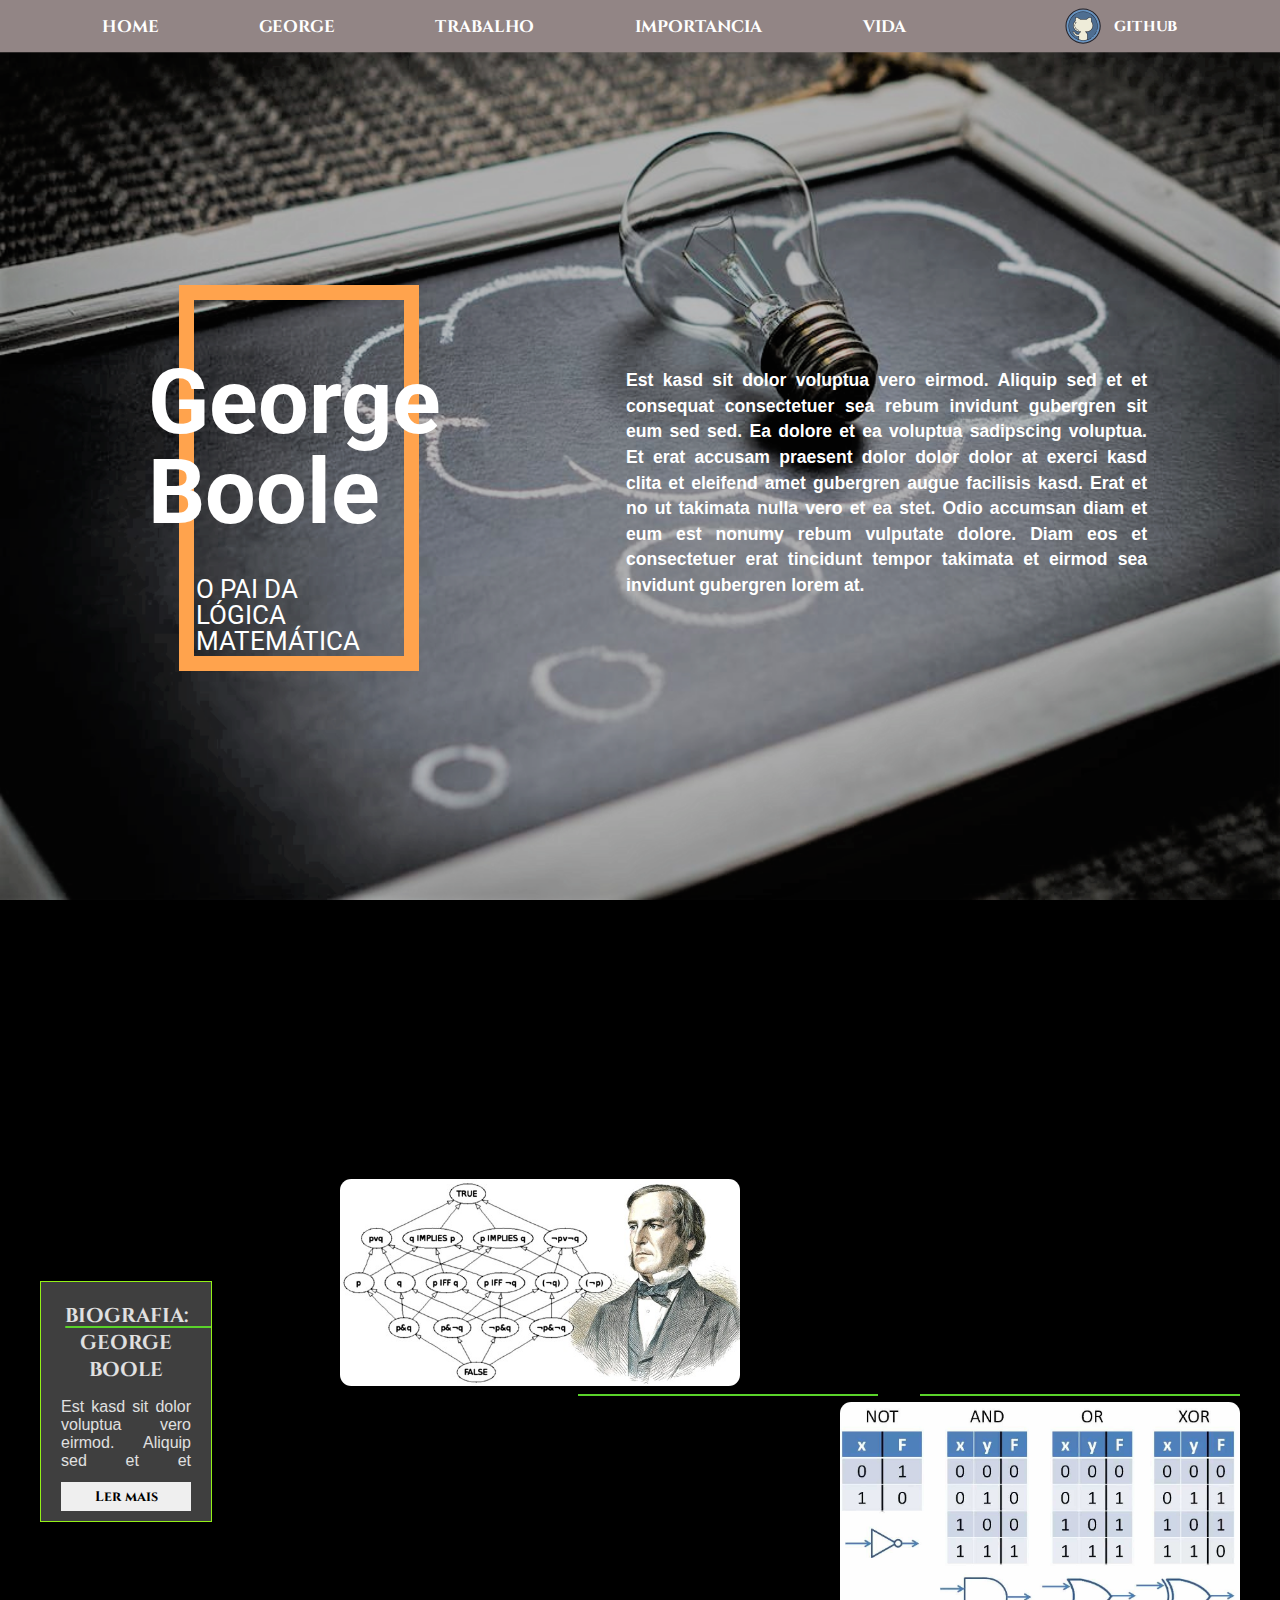
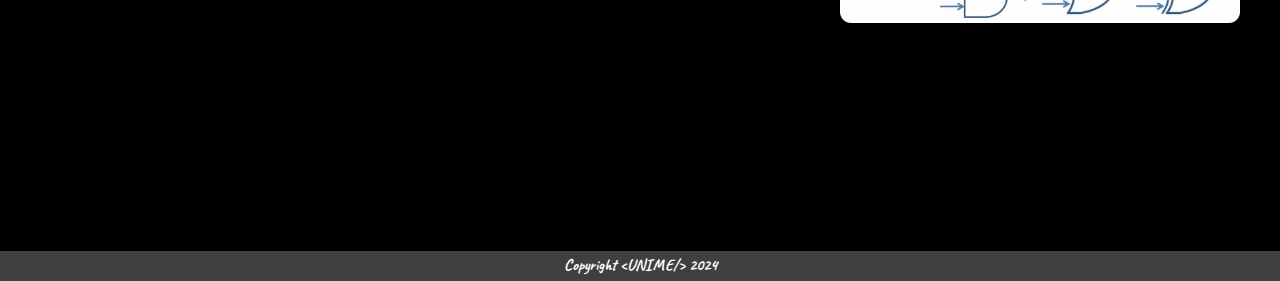
==== page-content-html/page-george.html @ 3e2a25e3 "commit2" ====
<!DOCTYPE html>
<html lang="pt-BR">

<head>
    <meta charset="UTF-8">
    <meta name="viewport" content="width=device-width, initial-scale=1.0">
    <link
        href="https://fonts.googleapis.com/css2?family=Montserrat:ital,wght@0,100..900;1,100..900&family=Roboto+Slab:wght@700&display=swap"
        rel="stylesheet">
    <link rel="preconnect" href="https://fonts.googleapis.com">
    <link rel="preconnect" href="https://fonts.gstatic.com" crossorigin>
    <link
        href="https://fonts.googleapis.com/css2?family=Cinzel:wght@400..900&family=Roboto+Slab:wght@100..900&family=Roboto:ital,wght@0,100;0,300;0,400;0,500;0,700;0,900;1,100;1,300;1,400;1,500;1,700;1,900&display=swap"
        rel="stylesheet">
    <link rel="preconnect" href="https://fonts.googleapis.com">
    <link rel="preconnect" href="https://fonts.gstatic.com" crossorigin>
    <link href="https://fonts.googleapis.com/css2?family=Caveat:wght@400..700&display=swap" rel="stylesheet">

    <link rel="stylesheet" href="../css/page-george.css">
    <link rel="stylesheet" href="../css/reset.css">
    <link rel="stylesheet" href="../css/menu-style.css">
    <title>Document</title>
</head>

<body>


    <div id="container">

        <header>
            <nav>
                <ul class="menu">
                    <li><a href="../index.html" target="_self">home</a></li>
                    <li><a href="page-george.html" target="_self">george</a></li>
                    <li><a href="../page-content-html/page-trabalho.html" target="_self">trabalho</a></li>
                    <li><a href="../page-content-html/page-importancia.html" target="_self">importancia</a></li>
                    <li><a href="../page-content-html/page-vida.html" target="_self">vida</a></li>
                </ul>
                <div class="github">
                    <img src="../img/git-icon.svg" alt="">
                    <a href="https://github.com/jaspionU2/Estudo-Dirigido" target="_blank" rel="external">github</a>
                </div>
            </nav>
        </header>

        <main>
            <section class="hero-section">
                <header>
                    <div class="hero-content">
                        <div class="content-title">
                            <div class="box-content-title"></div>
                            <h2>George Boole</h2>
                            <p>o pai da lógica matemática</p>
                        </div>
                        <p id="text-content">Est kasd sit dolor voluptua vero eirmod. Aliquip sed et et consequat
                            consectetuer sea rebum
                            invidunt gubergren sit eum sed sed. Ea dolore et ea voluptua sadipscing voluptua. Et erat
                            accusam praesent dolor dolor dolor at exerci kasd clita et eleifend amet gubergren augue
                            facilisis kasd. Erat et no ut takimata nulla vero et ea stet. Odio accumsan diam et eum est
                            nonumy rebum vulputate dolore. Diam eos et consectetuer erat tincidunt tempor takimata et
                            eirmod
                            sea invidunt gubergren lorem at. </p>
                    </div>
                </header>
            </section>

            <section class="george-main-content">
                <div class="george-cardBox">
                    <div class="content-card">
                        <h3>Biografia: george boole</h3>
                        <p>Est kasd sit dolor voluptua vero eirmod. Aliquip sed et et consequat consectetuer sea rebum
                            invidunt
                            gubergren sit eum sed sed. Ea dolore et ea voluptua sadipscing voluptua. Et erat accusam
                            praesent
                            dolor dolor dolor at exerci kasd clita et eleifend amet gubergren augue facilisis kasd. Erat
                            et
                            no
                            ut takimata nulla vero et ea stet. Odio accumsan diam et eum est nonumy rebum vulputate
                            dolore.
                            Diam
                            eos et consectetuer erat tincidunt tempor takimata et eirmod sea invidunt gubergren lorem
                            at.
                            Est kasd sit dolor voluptua vero eirmod. Aliquip sed et et consequat consectetuer sea rebum
                            invidunt
                            gubergren sit eum sed sed. Ea dolore et ea voluptua sadipscing voluptua. Et erat accusam
                            praesent
                            dolor dolor dolor at exerci kasd clita et eleifend amet gubergren augue facilisis kasd. Erat
                            et
                            no
                            ut takimata nulla vero et ea stet. Odio accumsan diam et eum est nonumy rebum vulputate
                            dolore.
                            Diam
                            eos et consectetuer erat tincidunt tempor takimata et eirmod sea invidunt gubergren lorem
                            at.
                        </p>
                    </div>
                    <button id="read-more">Ler mais</button>
                </div>
                <div class="img-george-content">
                    <img id="img1" src="../img/img-george-boole2.png" alt="">
                     <div id="textSpan1"> Apesar da falta de qualificações formais, seu talento era inegável. Com apenas 16 anos, Boole começou a lecionar para sustentar sua família.</div>  

                    <img id="img2" src="../img/img-logica booleana.png" alt="">
                    <div id="textSpan2">A lógica booleana é a base da arquitetura de computadores, permitindo que eles processem informações e tomem decisões.</div>
                   
                </div>
            </section>
        </main>


        <footer id="rodape">
            <p>Copyright &lt;UNIME/&gt; 2024</p>
        </footer>

    </div>

    <script src="../JS/cardBox.js"></script>
</body>

</html>
---- css/page-george.css ----
body {
    background-image: url(../img/img-header-georgeBoole.png);
    background-position: 0px 0px;
    background-repeat: no-repeat;
    background-size: 100vw 100vh;  
}  



.hero-section {
    width: 80vw;
    margin: 0 auto;
    padding: 40px 0;
    height: 100vh;
    display: flex;
    align-items: center;
}

.hero-content {
    display: flex;
    flex-direction: row;
    gap: 10rem;
    word-wrap: break-word;
}

.hero-content .content-title h2 {
    margin-left: 13px;
    margin-right: 13px;
    line-height: 1;
    position: relative;
    margin: -313px 20px 35px;
    font-family: "Roboto", sans-serif;
    font-size: 5.6rem;
}

.hero-content .content-title p {
    margin-left: 13px;
    margin-right: 13px;
    line-height: 1;
    position: relative;
    margin: 40px 68px 35px;
    font-family: "Roboto", sans-serif;
    font-size: 1.6rem;
    text-transform: uppercase;
}

.box-content-title {
    max-width: 991px;
    width: 240px;
    margin-left: 51px;
    border-color: #ffa34d;
    border-width: 15px;
    border-style: solid;
    position: relative;
    box-sizing: border-box;
    height: 386px;
    margin-top: -28px;
    margin-right: auto;
    margin-bottom: initial;
}

.hero-content #text-content {
    margin: 50px 0px 20px 0px;
    padding: 5px 5px;
    font-size: 1.1rem;
    font-weight: 700;
    word-wrap: break-word;
    box-sizing: border-box;
    line-height: 1.6rem;
    text-align: justify;
}

.george-main-content {
    display: flex;
    flex-direction: row;
    align-items: center;
    height: 100vh;

    padding: 10px 40px;
    box-sizing: border-box;
    gap: 8rem;

}

.george-main-content .img-george-content {
    position: relative;
    box-sizing: border-box;
    min-width: 100vh;
    display: flex;
    flex-direction: column;
    align-items: flex-end;
    gap: 1rem;
}

.george-main-content img {
    width: 100%;
    width: 400px;
    height: auto;
    border-radius: 0.7rem;
    max-height: 460px;
}

.img-george-content img:nth-child(1) {
    align-self: flex-start;
    width: 400px;
}



.img-george-content::before {
    content: '';
    position: absolute;
    height: 2px;
    width: 320px;
    background-color: #5ad32a;
    margin-top: 215px;
    display: flex;
    flex-direction: row-reverse;
}

.img-george-content::after {
    content: '';
    position: absolute;
    height: 2px;
    width: 300px;
    background-color: #5ad32a;
    margin-top: 215px;
    margin-right: 362px;
}

#textSpan1 {
    display: none;
    position: absolute;
    background-color: #3f3f3f;
    padding: 5px;
    border-radius: 5px;
    border-color: #5ad32a;
    border-style: solid;
    border-width: 1px;
    text-align: justify;
}

#textSpan2 {
    display: none;
    position: absolute;
    background-color: #3f3f3f;
    padding: 5px;
    border-radius: 5px;
    border-color: #5ad32a;
    border-style: solid;
    border-width: 1px;
    text-align: justify;

}

@keyframes fadeIn {
    from { opacity: 0; }
    to { opacity: 1; }
  }

.img-george-content #img1:hover + #textSpan1 {
    display: block;
    left: 65%;
    top: 20%;
    transform: translateY(-50%); 
    animation: fadeIn 0.7s ease-in-out;
}



.img-george-content #img2:hover + #textSpan2 {
    display: block;
    right: 65%;
    top: 75%;
    transform: translateY(-50%);
    animation: fadeIn 0.7s ease-in-out;
}



.content-card {
    height: 190px;
    overflow: hidden;
    position: relative;
    padding: 20px;
}

.content-card h3 {
    text-align: center;
    margin-bottom: 15px;
    text-transform: uppercase;
    font-family: 'Cinzel', sans-serif;
    font-size: 20px;
    font-weight: bold;
    color: #e0e0e0;
}

.content-card h3::before {
    content: '';
    position: absolute;
    height: 2px;
    width: 293px;
    background-color: #5ad32a;
    margin-top: 24px;
    border-radius: 100px;
}

.content-card p {
    color: #e0e0e0;
}

#read-more {
    border: none;
    padding: 5px;
    margin: 10px 20px 10px 20px;
    font-family: 'Cinzel', sans-serif;
    font-size: 14px;
    font-weight: bold;
}

#read-more:hover {
    background-color: #5ad32a;
    cursor: url(../img/mouse-Icon.svg), auto;
    transform: scale(1.07);
    transition: a;
}



.george-cardBox {
    display: flex;
    flex-direction: column;
    width: 360px;
    height: min-content;
    border-style: solid;
    border-color: rgb(147, 241, 23);
    border-width: 1px;
    background-color: #3f3f3f;
    text-align: justify;
    color: #000;
}

.george-cardBox.active .content-card {
    height: auto;
}

.george-cardBox.active::before {
    visibility: hidden;
}


footer {
    padding-top: 4px;
    background-color: #3f3f3f;
    height: 30px;
    display: flex;
    justify-content: center;
    font-family: "Caveat", sans-serif;
    font-weight: 700
}
---- css/menu-style.css ----
#container nav {
    max-width: 1365px;
    max-height: 30px;
    margin: auto;
    padding: 1.6rem 8rem;

    display: flex;
    flex-direction: row;
    justify-content: space-between;
    align-items: center;
    background-color: rgb(146, 133, 133)
}

#container nav:hover {
    color: #fff;
    transform: scale(1.05);
    transition: .2s;

}

.menu a:hover {
    color: #000000;
    transform: scale(1.05);
    transition: .2s;
}

.menu {
    display: flex;
    gap: 6rem;
    width: 100vw;
    height: 70px;
    color: #FFFFFF;
    margin-top: 50px;
    text-transform: uppercase;
}

.menu li {
    font-family: "cinzel", sans-serif;
    font-weight: 700;
}



.github {
    display: flex;
    flex-direction: row;
    gap: 5px;

    align-items: center;

    font-family: "cinzel", sans-serif;
    font-weight: 700;
}

.github img {
    width: 3rem;
    max-height: 3rem;
}
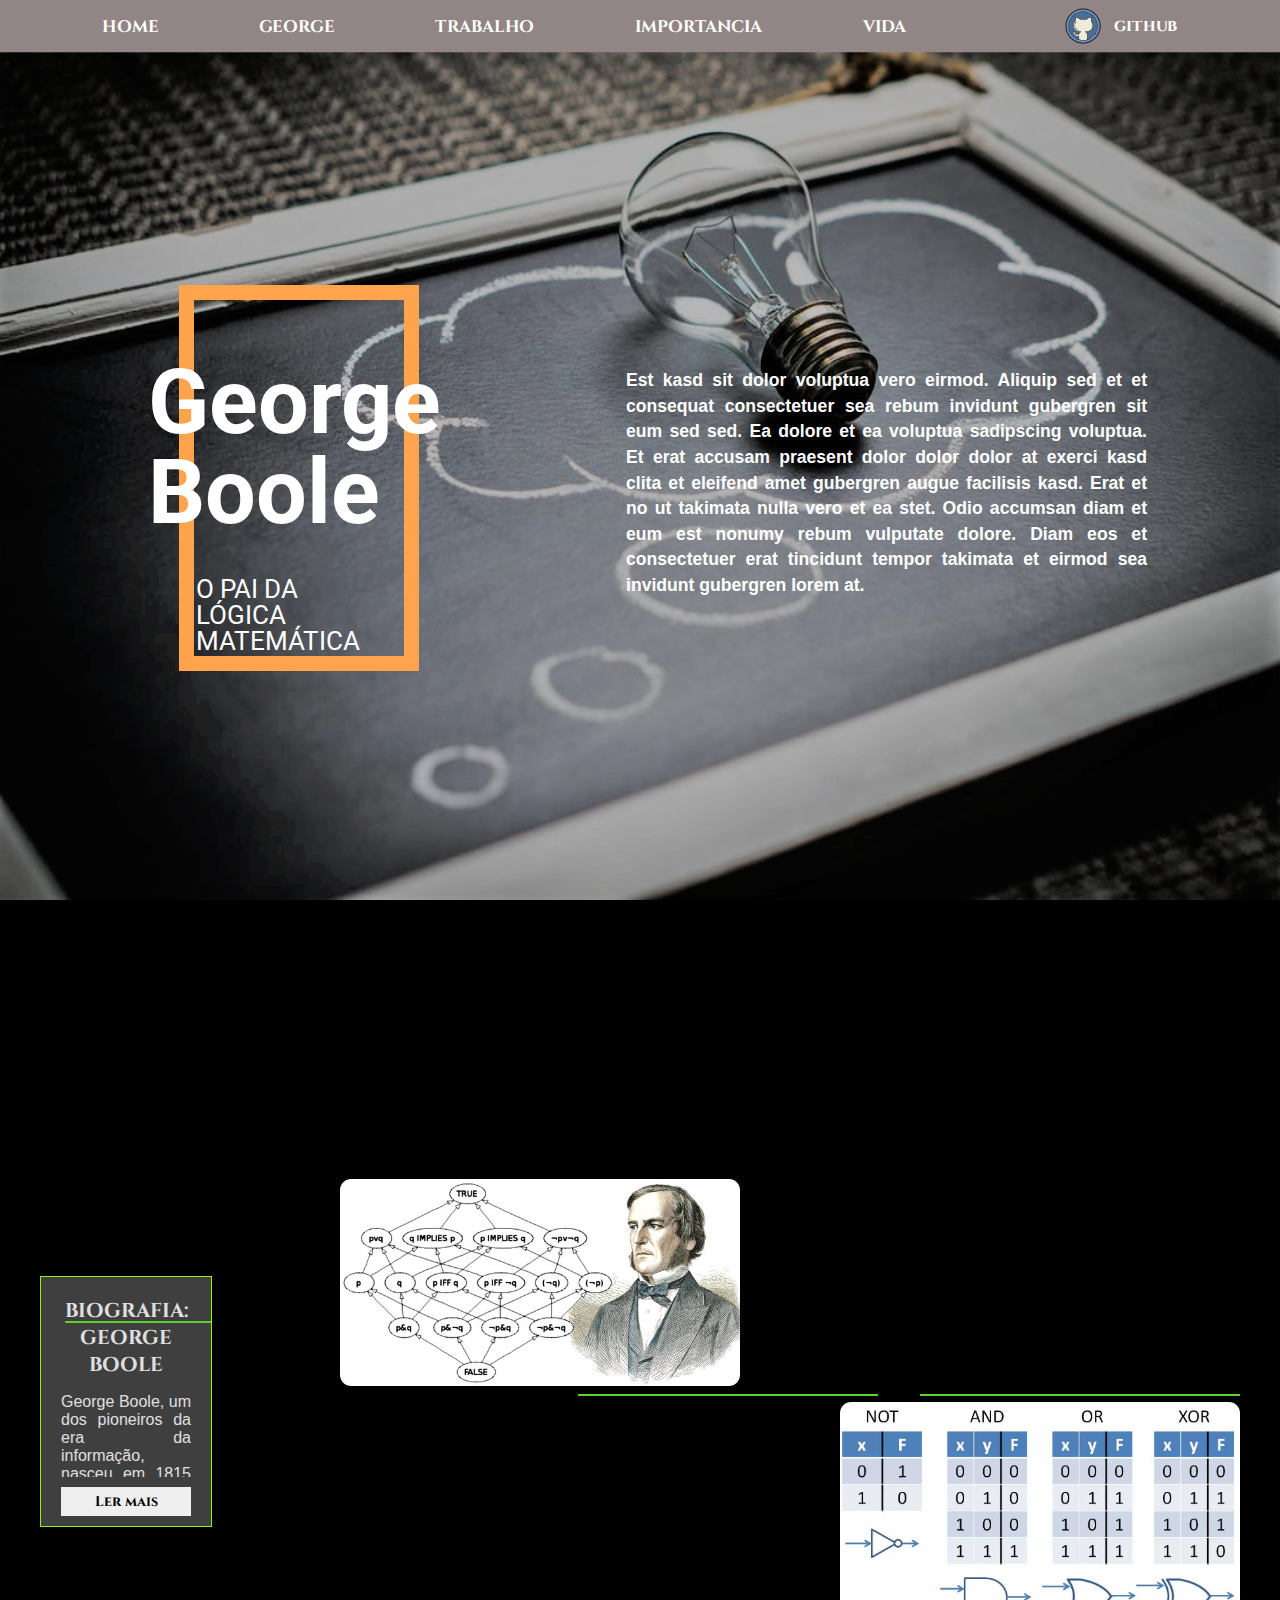
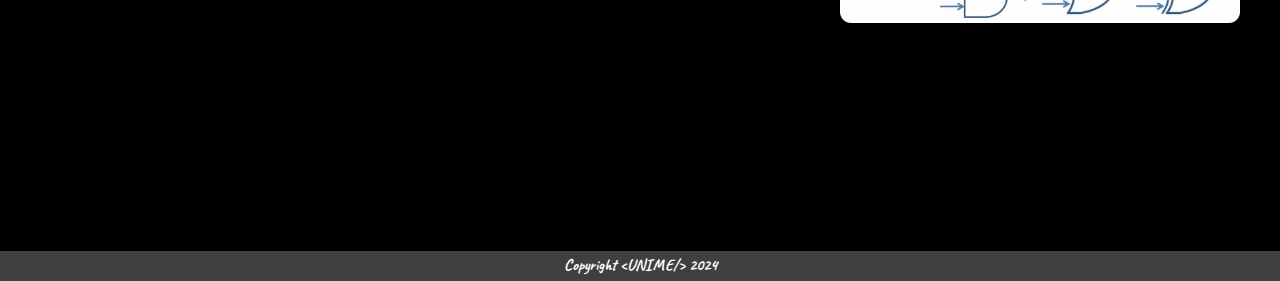
==== commit 29da1cd3: "atualização de pagina" ====
--- a/page-content-html/page-george.html
+++ b/page-content-html/page-george.html
@@ -38,7 +38,7 @@
                 </ul>
                 <div class="github">
                     <img src="../img/git-icon.svg" alt="">
-                    <a href="https://github.com/jaspionU2/Estudo-Dirigido" target="_blank" rel="external">github</a>
+                    <a href="https://github.com/jaspionU2/LogicaBooleana---Site.git" target="_blank" rel="external">github</a>
                 </div>
             </nav>
         </header>
@@ -65,33 +65,17 @@
             </section>
 
             <section class="george-main-content">
+
                 <div class="george-cardBox">
                     <div class="content-card">
                         <h3>Biografia: george boole</h3>
-                        <p>Est kasd sit dolor voluptua vero eirmod. Aliquip sed et et consequat consectetuer sea rebum
-                            invidunt
-                            gubergren sit eum sed sed. Ea dolore et ea voluptua sadipscing voluptua. Et erat accusam
-                            praesent
-                            dolor dolor dolor at exerci kasd clita et eleifend amet gubergren augue facilisis kasd. Erat
-                            et
-                            no
-                            ut takimata nulla vero et ea stet. Odio accumsan diam et eum est nonumy rebum vulputate
-                            dolore.
-                            Diam
-                            eos et consectetuer erat tincidunt tempor takimata et eirmod sea invidunt gubergren lorem
-                            at.
-                            Est kasd sit dolor voluptua vero eirmod. Aliquip sed et et consequat consectetuer sea rebum
-                            invidunt
-                            gubergren sit eum sed sed. Ea dolore et ea voluptua sadipscing voluptua. Et erat accusam
-                            praesent
-                            dolor dolor dolor at exerci kasd clita et eleifend amet gubergren augue facilisis kasd. Erat
-                            et
-                            no
-                            ut takimata nulla vero et ea stet. Odio accumsan diam et eum est nonumy rebum vulputate
-                            dolore.
-                            Diam
-                            eos et consectetuer erat tincidunt tempor takimata et eirmod sea invidunt gubergren lorem
-                            at.
+                        <p>George Boole, um dos pioneiros da era da informação, nasceu em 1815 em Lincoln, Inglaterra. Embora não tenha tido uma educação formal extensiva, sua sede insaciável por conhecimento o levou a se tornar uma das mentes mais brilhantes do século XIX.
+
+                            Desde cedo, Boole mostrou aptidão para a matemática e a filosofia, embora sua educação formal tenha sido interrompida aos 16 anos devido a dificuldades financeiras. Ele então se tornou autodidata, imergindo-se profundamente em estudos matemáticos e filosóficos. Aos 19 anos, ele já era um professor de matemática em uma escola local em Lincoln.
+                            
+                            O trabalho de Boole abrangeu uma variedade de tópicos, desde a lógica até a álgebra, contribuindo significativamente para ambas as disciplinas. Seu trabalho mais influente foi "An Investigation of the Laws of Thought" (Investigação das Leis do Pensamento), publicado em 1854. Neste trabalho seminal, Boole desenvolveu o que hoje é conhecido como álgebra booleana, um sistema de lógica que se tornaria fundamental para a computação moderna.
+                            
+                            A álgebra booleana de Boole permitiu a representação e manipulação de proposições lógicas usando apenas dois valores, verdadeiro e falso, e operadores lógicos como E (AND), OU (OR) e NÃO (NOT). Essa abordagem revolucionária formou a base para o design de circuitos eletrônicos e sistemas de computação digitais, tornando-o uma figura fundamental no desenvolvimento da era da informação.
                         </p>
                     </div>
                     <button id="read-more">Ler mais</button>
--- a/css/page-george.css
+++ b/css/page-george.css
@@ -59,6 +59,7 @@
     margin-bottom: initial;
 }
 
+
 .hero-content #text-content {
     margin: 50px 0px 20px 0px;
     padding: 5px 5px;
@@ -179,8 +180,9 @@
 
 
 .content-card {
-    height: 190px;
-    overflow: hidden;
+    height: 200px;
+    overflow-y: scroll;
+    /* overflow: hidden; */
     position: relative;
     padding: 20px;
 }
@@ -231,13 +233,26 @@
     display: flex;
     flex-direction: column;
     width: 360px;
-    height: min-content;
+    max-height: 500px;
+    /* height: min-content; */
     border-style: solid;
     border-color: rgb(147, 241, 23);
     border-width: 1px;
     background-color: #3f3f3f;
     text-align: justify;
     color: #000;
+}
+
+.content-card::-webkit-scrollbar {
+    width: 8px;
+    height: 100%;
+    background-color: #ffffff;
+    border: 2px solid #000000;
+}
+
+.content-card::-webkit-scrollbar-thumb {
+    background-color: #ffa34d;
+    border-radius: 6px;
 }
 
 .george-cardBox.active .content-card {
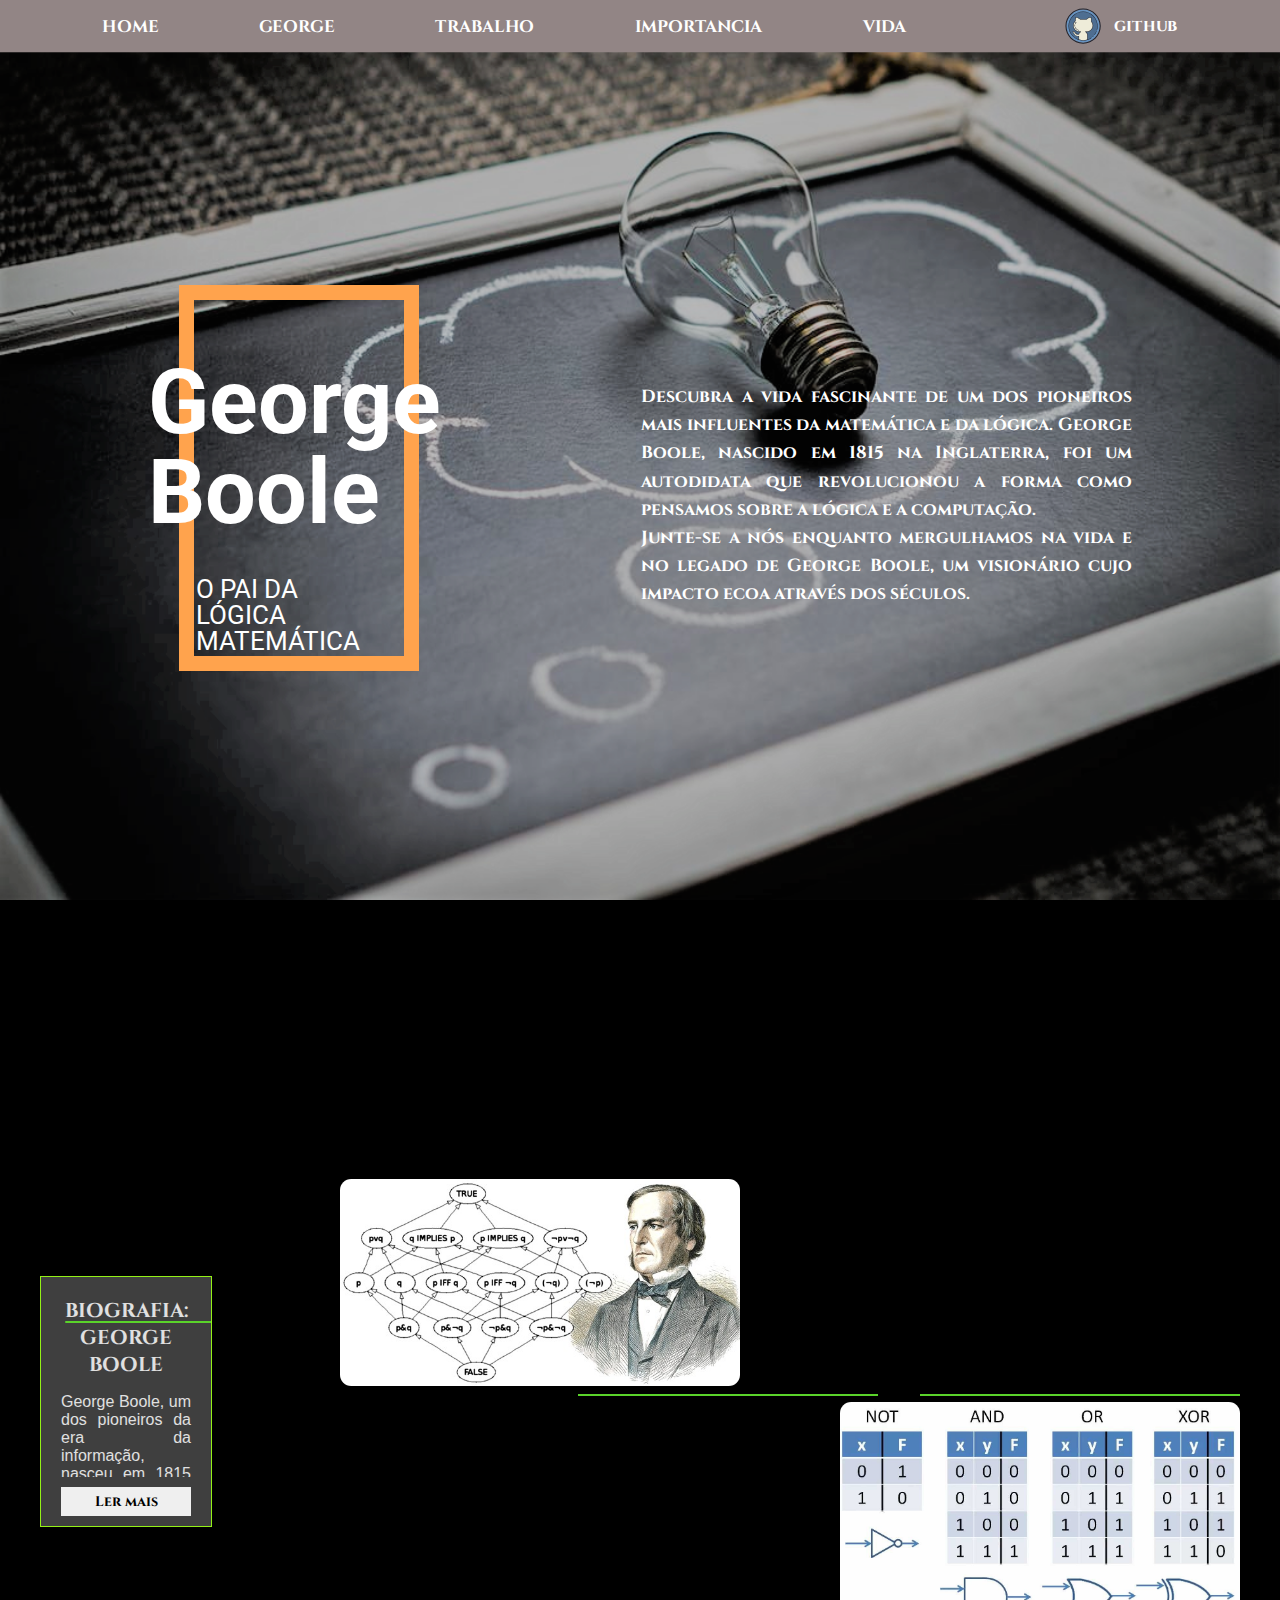
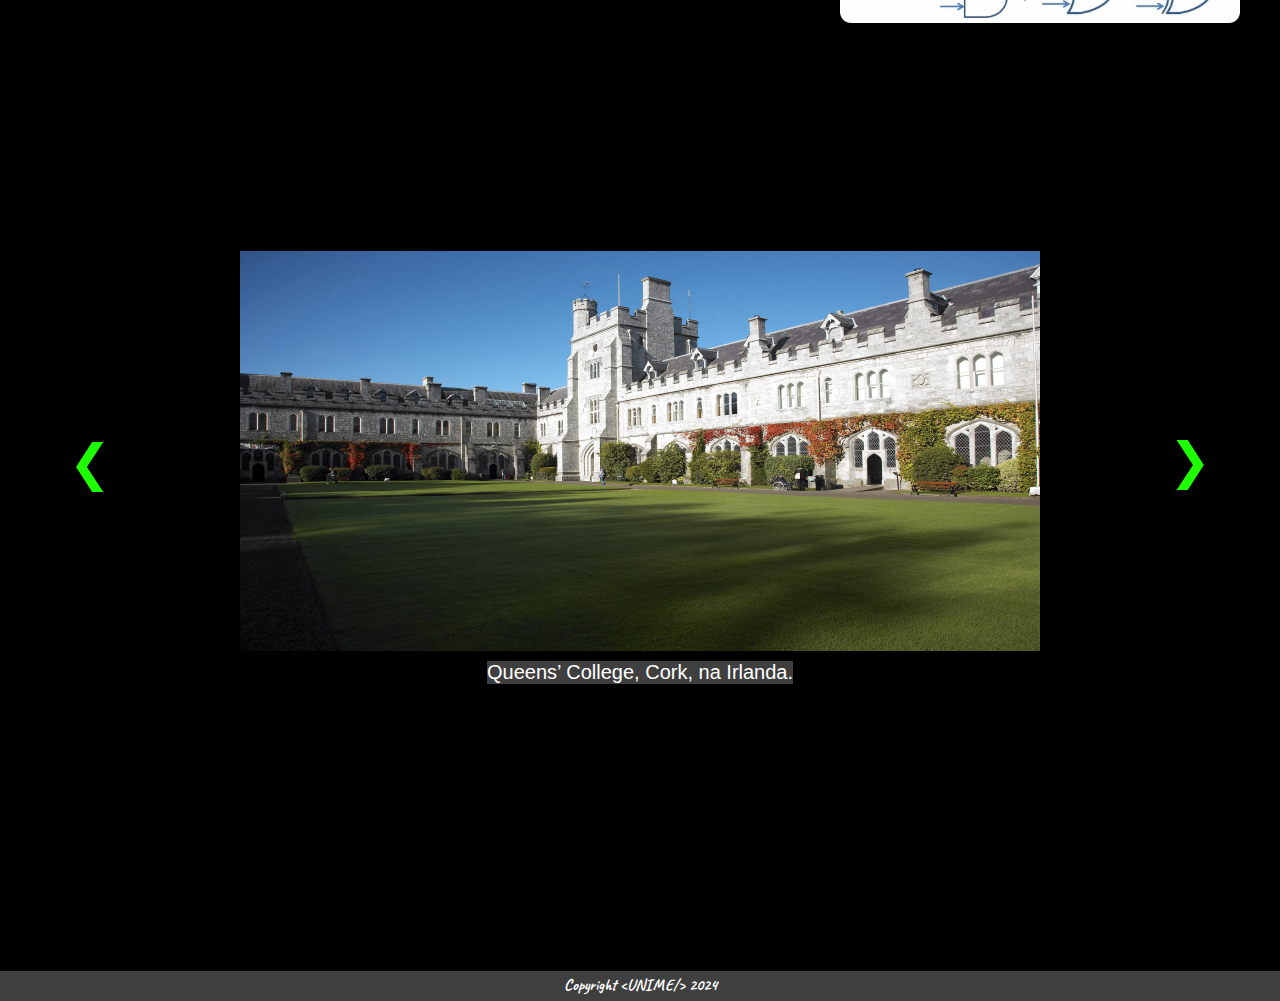
==== commit 1c1803d7: "att george-page" ====
--- a/page-content-html/page-george.html
+++ b/page-content-html/page-george.html
@@ -52,14 +52,7 @@
                             <h2>George Boole</h2>
                             <p>o pai da lógica matemática</p>
                         </div>
-                        <p id="text-content">Est kasd sit dolor voluptua vero eirmod. Aliquip sed et et consequat
-                            consectetuer sea rebum
-                            invidunt gubergren sit eum sed sed. Ea dolore et ea voluptua sadipscing voluptua. Et erat
-                            accusam praesent dolor dolor dolor at exerci kasd clita et eleifend amet gubergren augue
-                            facilisis kasd. Erat et no ut takimata nulla vero et ea stet. Odio accumsan diam et eum est
-                            nonumy rebum vulputate dolore. Diam eos et consectetuer erat tincidunt tempor takimata et
-                            eirmod
-                            sea invidunt gubergren lorem at. </p>
+                        <p id="text-content">Descubra a vida fascinante de um dos pioneiros mais influentes da matemática e da lógica. George Boole, nascido em 1815 na Inglaterra, foi um autodidata que revolucionou a forma como pensamos sobre a lógica e a computação. <br> Junte-se a nós enquanto mergulhamos na vida e no legado de George Boole, um visionário cujo impacto ecoa através dos séculos. </p>
                     </div>
                 </header>
             </section>
@@ -89,6 +82,14 @@
                    
                 </div>
             </section>
+
+            <section class="gallery-image" >
+                <img src="../img/img-george-booleUniversity.jpg" alt="" id="image">
+                <div class="image-description" id="image-description">Queens’ College, Cork, na Irlanda.</div>
+                <button onclick="trocarImagem(-1)" id="left-button">&#10094;</button>
+                <button onclick="trocarImagem(1)" id="right-button">&#10095;</button>
+          
+            </section>
         </main>
 
 
@@ -99,6 +100,7 @@
     </div>
 
     <script src="../JS/cardBox.js"></script>
+    <script src="../JS/galleryButton.js" ></script>
 </body>
 
 </html>--- a/css/page-george.css
+++ b/css/page-george.css
@@ -62,13 +62,15 @@
 
 .hero-content #text-content {
     margin: 50px 0px 20px 0px;
-    padding: 5px 5px;
+    padding: 20px 20px;
+    font-family: "Cinzel", sans-serif;
     font-size: 1.1rem;
     font-weight: 700;
     word-wrap: break-word;
     box-sizing: border-box;
     line-height: 1.6rem;
     text-align: justify;
+    line-height: 1.6;
 }
 
 .george-main-content {
@@ -263,6 +265,59 @@
     visibility: hidden;
 }
 
+.gallery-image{
+    height: 80vh;
+    display: flex;
+    flex-direction: column;
+    align-items: center; 
+}
+
+.gallery-image #image {
+    width: 800px;
+    height: 400px;
+    transition: transform 0.3s ease; 
+}
+
+.buttons-gallery{
+    display: flex; /* Torna o container um flexbox */
+    align-items: center;
+    justify-content: space-between;
+    height: 50rem;
+    width: 70rem;
+    margin: 0 auto;
+    align-items: center; 
+}
+
+
+#left-button {
+    position: relative;
+    top: -250px;
+    left: -550px;
+    color: #1eff00;
+    background-color: #000;
+    border: none;
+    cursor: pointer;
+    font-size: 50px;
+}
+
+#right-button {
+    position: relative;
+    top: -310px;
+    right: -550px;
+    color: #1eff00;
+    background-color: #000;
+    border: none;
+    cursor: pointer;
+    font-size: 50px;
+}
+
+#image-description {
+    margin-top: 10px;
+    font-size: 20px;
+    background-color: #3f3f3f;
+}
+
+
 
 footer {
     padding-top: 4px;
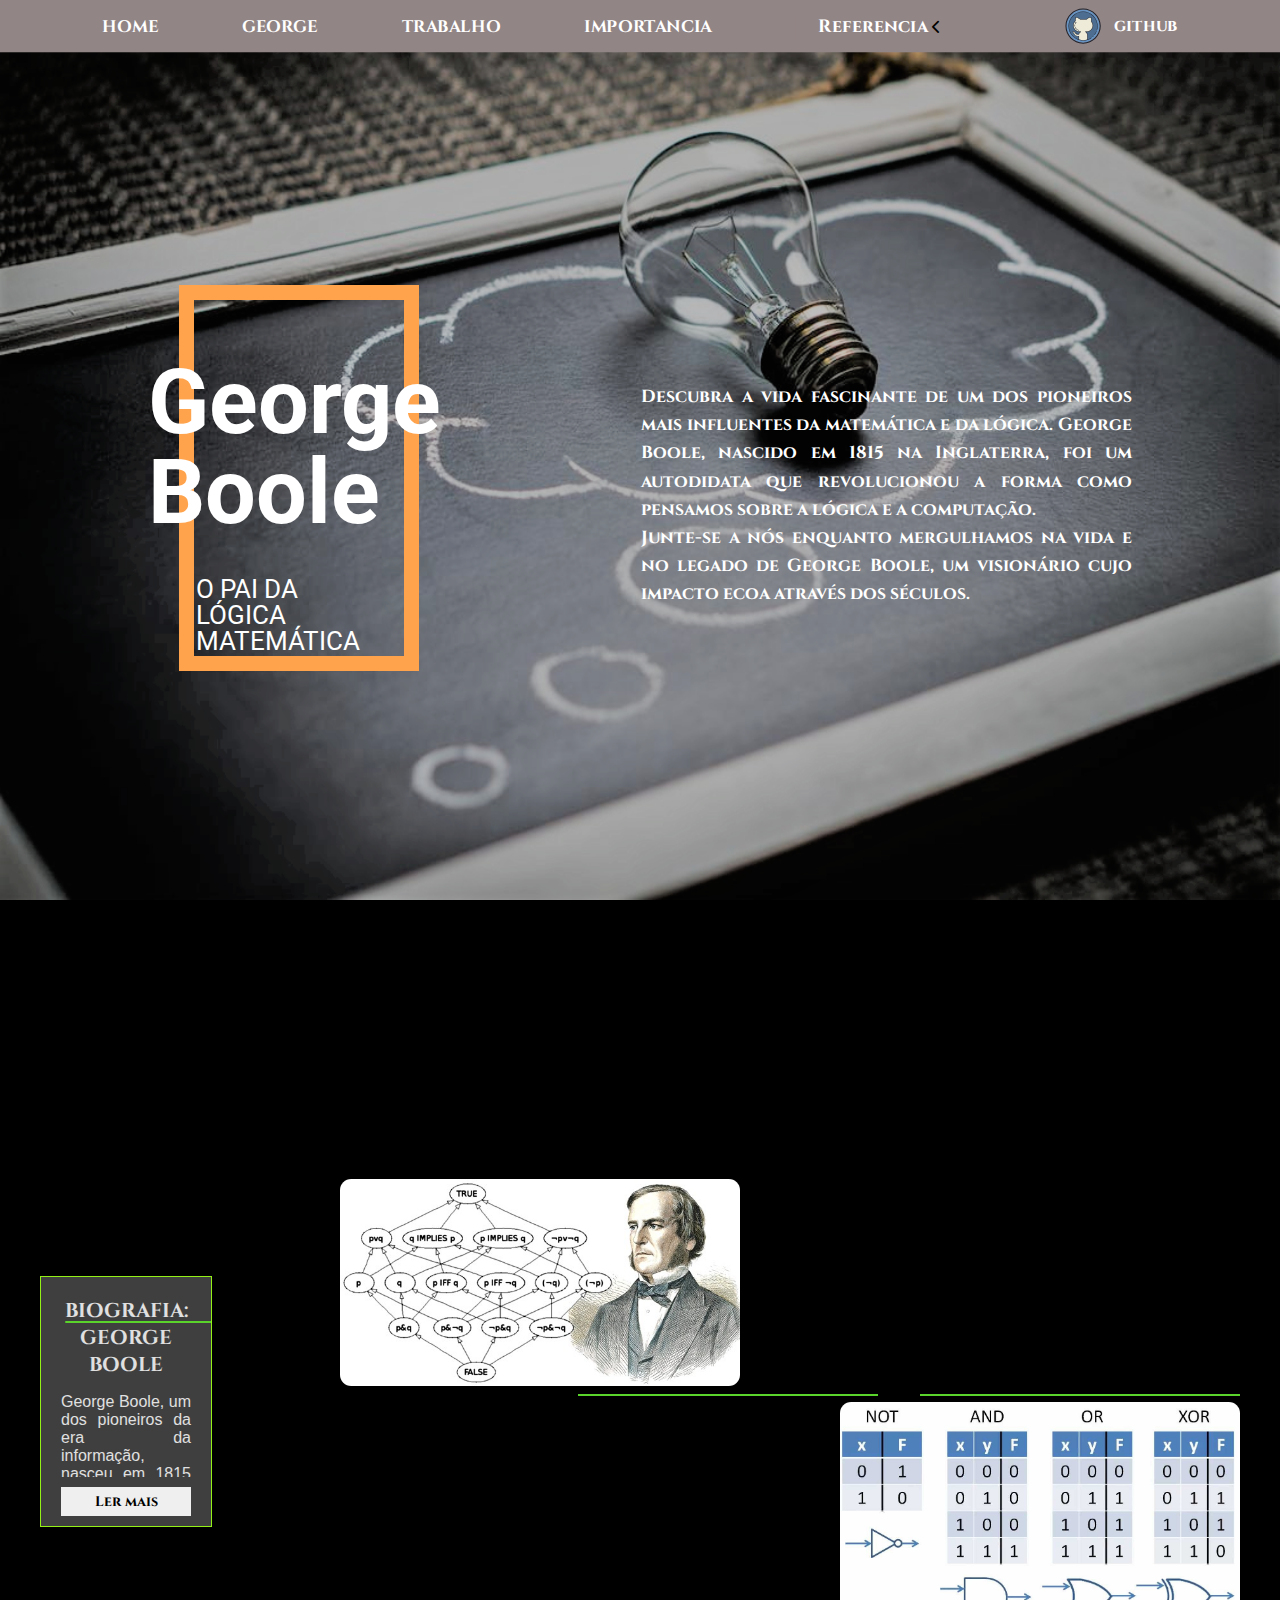
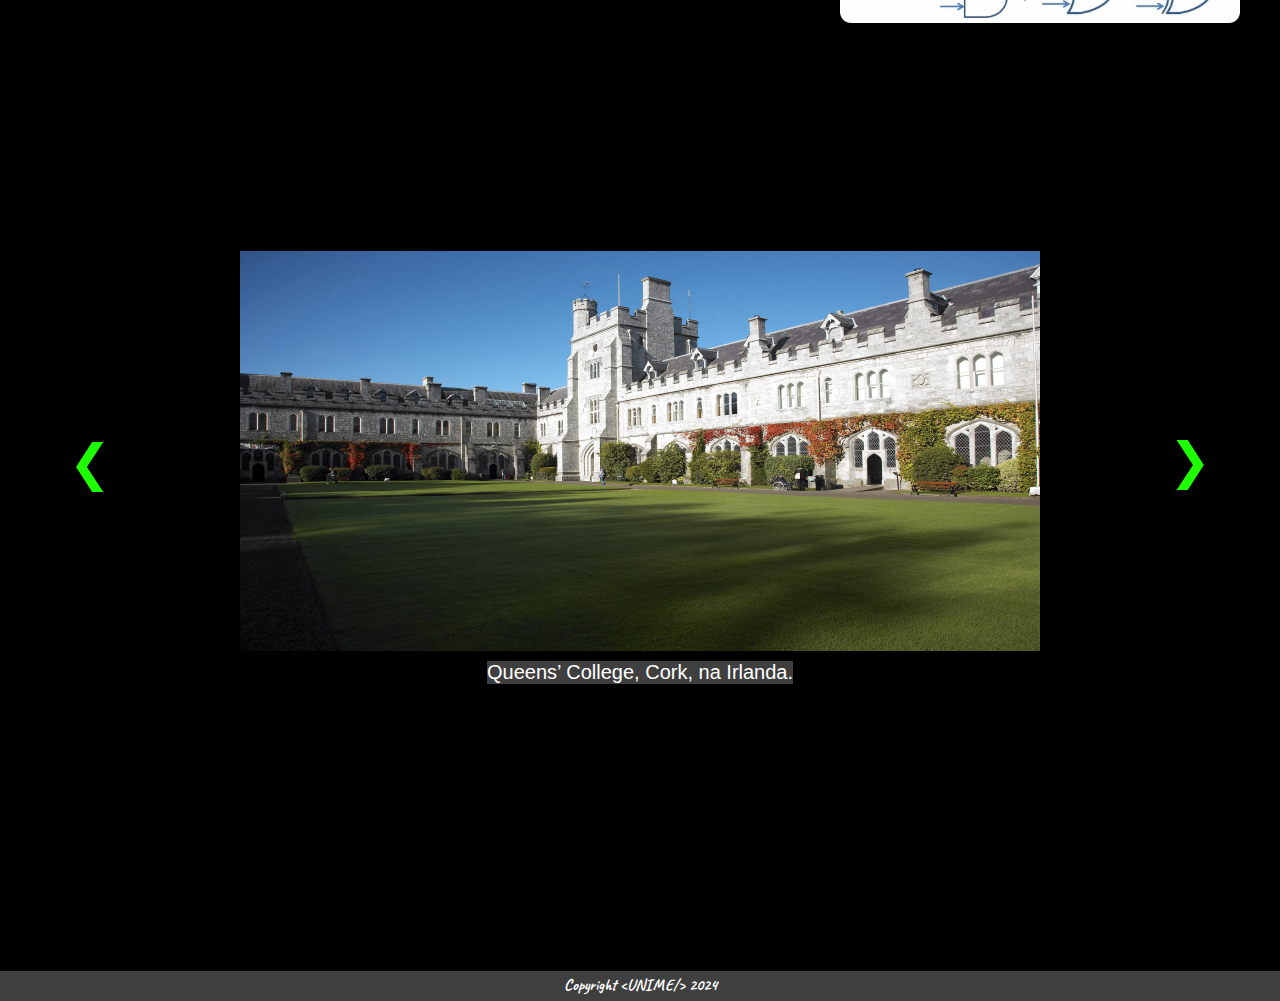
==== commit 26f6ea19: "add button reference" ====
--- a/page-content-html/page-george.html
+++ b/page-content-html/page-george.html
@@ -15,6 +15,8 @@
     <link rel="preconnect" href="https://fonts.googleapis.com">
     <link rel="preconnect" href="https://fonts.gstatic.com" crossorigin>
     <link href="https://fonts.googleapis.com/css2?family=Caveat:wght@400..700&display=swap" rel="stylesheet">
+
+    <link rel="stylesheet" href="https://cdnjs.cloudflare.com/ajax/libs/font-awesome/6.0.0-beta3/css/all.min.css">
 
     <link rel="stylesheet" href="../css/page-george.css">
     <link rel="stylesheet" href="../css/reset.css">
@@ -34,11 +36,26 @@
                     <li><a href="page-george.html" target="_self">george</a></li>
                     <li><a href="../page-content-html/page-trabalho.html" target="_self">trabalho</a></li>
                     <li><a href="../page-content-html/page-importancia.html" target="_self">importancia</a></li>
-                    <li><a href="../page-content-html/page-vida.html" target="_self">vida</a></li>
+                    <li>
+                        <div class="reference">
+                            <button id="button-reference"><span>Referencia </span><i class="fas fa-chevron-left"></i>
+                            </button>
+                            <div class="reference-content">
+                                <a href="https://pt.wikipedia.org/wiki/George_Boole" target="_blank"
+                                    rel="external">https://pt.wikipedia.org/wiki/George_Boole</a>
+                                <a href="https://www.ebiografia.com/george_boole/" target="_blank"
+                                    rel="external">https://www.ebiografia.com/george_boole/</a>
+                                <a href="https://brasilescola.uol.com.br/biografia/george-boole.htm" target="_blank"
+                                    rel="external">https://brasilescola.uol.com.br/biografia/george-boole.htm</a>
+                            </div>
+                        </div>
+                    </li>
+                    <!-- <li><a href="../page-content-html/page-vida.html" target="_self">vida</a></li> -->
                 </ul>
                 <div class="github">
                     <img src="../img/git-icon.svg" alt="">
-                    <a href="https://github.com/jaspionU2/LogicaBooleana---Site.git" target="_blank" rel="external">github</a>
+                    <a href="https://github.com/jaspionU2/LogicaBooleana---Site.git" target="_blank"
+                        rel="external">github</a>
                 </div>
             </nav>
         </header>
@@ -52,7 +69,11 @@
                             <h2>George Boole</h2>
                             <p>o pai da lógica matemática</p>
                         </div>
-                        <p id="text-content">Descubra a vida fascinante de um dos pioneiros mais influentes da matemática e da lógica. George Boole, nascido em 1815 na Inglaterra, foi um autodidata que revolucionou a forma como pensamos sobre a lógica e a computação. <br> Junte-se a nós enquanto mergulhamos na vida e no legado de George Boole, um visionário cujo impacto ecoa através dos séculos. </p>
+                        <p id="text-content">Descubra a vida fascinante de um dos pioneiros mais influentes da
+                            matemática e da lógica. George Boole, nascido em 1815 na Inglaterra, foi um autodidata que
+                            revolucionou a forma como pensamos sobre a lógica e a computação. <br> Junte-se a nós
+                            enquanto mergulhamos na vida e no legado de George Boole, um visionário cujo impacto ecoa
+                            através dos séculos. </p>
                     </div>
                 </header>
             </section>
@@ -62,33 +83,48 @@
                 <div class="george-cardBox">
                     <div class="content-card">
                         <h3>Biografia: george boole</h3>
-                        <p>George Boole, um dos pioneiros da era da informação, nasceu em 1815 em Lincoln, Inglaterra. Embora não tenha tido uma educação formal extensiva, sua sede insaciável por conhecimento o levou a se tornar uma das mentes mais brilhantes do século XIX.
+                        <p>George Boole, um dos pioneiros da era da informação, nasceu em 1815 em Lincoln, Inglaterra.
+                            Embora não tenha tido uma educação formal extensiva, sua sede insaciável por conhecimento o
+                            levou a se tornar uma das mentes mais brilhantes do século XIX.
 
-                            Desde cedo, Boole mostrou aptidão para a matemática e a filosofia, embora sua educação formal tenha sido interrompida aos 16 anos devido a dificuldades financeiras. Ele então se tornou autodidata, imergindo-se profundamente em estudos matemáticos e filosóficos. Aos 19 anos, ele já era um professor de matemática em uma escola local em Lincoln.
-                            
-                            O trabalho de Boole abrangeu uma variedade de tópicos, desde a lógica até a álgebra, contribuindo significativamente para ambas as disciplinas. Seu trabalho mais influente foi "An Investigation of the Laws of Thought" (Investigação das Leis do Pensamento), publicado em 1854. Neste trabalho seminal, Boole desenvolveu o que hoje é conhecido como álgebra booleana, um sistema de lógica que se tornaria fundamental para a computação moderna.
-                            
-                            A álgebra booleana de Boole permitiu a representação e manipulação de proposições lógicas usando apenas dois valores, verdadeiro e falso, e operadores lógicos como E (AND), OU (OR) e NÃO (NOT). Essa abordagem revolucionária formou a base para o design de circuitos eletrônicos e sistemas de computação digitais, tornando-o uma figura fundamental no desenvolvimento da era da informação.
+                            Desde cedo, Boole mostrou aptidão para a matemática e a filosofia, embora sua educação
+                            formal tenha sido interrompida aos 16 anos devido a dificuldades financeiras. Ele então se
+                            tornou autodidata, imergindo-se profundamente em estudos matemáticos e filosóficos. Aos 19
+                            anos, ele já era um professor de matemática em uma escola local em Lincoln.
+
+                            O trabalho de Boole abrangeu uma variedade de tópicos, desde a lógica até a álgebra,
+                            contribuindo significativamente para ambas as disciplinas. Seu trabalho mais influente foi
+                            "An Investigation of the Laws of Thought" (Investigação das Leis do Pensamento), publicado
+                            em 1854. Neste trabalho seminal, Boole desenvolveu o que hoje é conhecido como álgebra
+                            booleana, um sistema de lógica que se tornaria fundamental para a computação moderna.
+
+                            A álgebra booleana de Boole permitiu a representação e manipulação de proposições lógicas
+                            usando apenas dois valores, verdadeiro e falso, e operadores lógicos como E (AND), OU (OR) e
+                            NÃO (NOT). Essa abordagem revolucionária formou a base para o design de circuitos
+                            eletrônicos e sistemas de computação digitais, tornando-o uma figura fundamental no
+                            desenvolvimento da era da informação.
                         </p>
                     </div>
                     <button id="read-more">Ler mais</button>
                 </div>
                 <div class="img-george-content">
                     <img id="img1" src="../img/img-george-boole2.png" alt="">
-                     <div id="textSpan1"> Apesar da falta de qualificações formais, seu talento era inegável. Com apenas 16 anos, Boole começou a lecionar para sustentar sua família.</div>  
+                    <div id="textSpan1"> Apesar da falta de qualificações formais, seu talento era inegável. Com apenas
+                        16 anos, Boole começou a lecionar para sustentar sua família.</div>
 
                     <img id="img2" src="../img/img-logica booleana.png" alt="">
-                    <div id="textSpan2">A lógica booleana é a base da arquitetura de computadores, permitindo que eles processem informações e tomem decisões.</div>
-                   
+                    <div id="textSpan2">A lógica booleana é a base da arquitetura de computadores, permitindo que eles
+                        processem informações e tomem decisões.</div>
+
                 </div>
             </section>
 
-            <section class="gallery-image" >
+            <section class="gallery-image">
                 <img src="../img/img-george-booleUniversity.jpg" alt="" id="image">
                 <div class="image-description" id="image-description">Queens’ College, Cork, na Irlanda.</div>
                 <button onclick="trocarImagem(-1)" id="left-button">&#10094;</button>
                 <button onclick="trocarImagem(1)" id="right-button">&#10095;</button>
-          
+
             </section>
         </main>
 
@@ -100,7 +136,8 @@
     </div>
 
     <script src="../JS/cardBox.js"></script>
-    <script src="../JS/galleryButton.js" ></script>
+    <script src="../JS/galleryButton.js"></script>
+    <script src="../JS/button-reference.js"></script>
 </body>
 
 </html>--- a/css/menu-style.css
+++ b/css/menu-style.css
@@ -1,5 +1,5 @@
 #container nav {
-    max-width: 1365px;
+    max-width:100%;
     max-height: 30px;
     margin: auto;
     padding: 1.6rem 8rem;
@@ -15,7 +15,6 @@
     color: #fff;
     transform: scale(1.05);
     transition: .2s;
-
 }
 
 .menu a:hover {
@@ -26,7 +25,7 @@
 
 .menu {
     display: flex;
-    gap: 6rem;
+    gap: 5rem;
     width: 100vw;
     height: 70px;
     color: #FFFFFF;
@@ -55,4 +54,56 @@
 .github img {
     width: 3rem;
     max-height: 3rem;
+}
+
+.reference-content {
+    position: absolute;
+    top: 60px;
+    right: 200px;
+    width: min-content;
+    background-color: #fff;
+    display: none;
+    padding: 10px;
+    border: #000000;
+    border-style: solid;
+    border-radius: 10px;
+}
+
+.reference-content a {
+    word-wrap: break-word;
+    font-size: small;
+    color: #0c124b;
+}
+
+.reference-content a:hover {
+    color: crimson;
+}
+
+.reference button {
+    background-color: rgb(146, 133, 133);
+    border: none;
+    cursor: pointer;
+    position: absolute;
+    top: 15px;
+    height: 22px;
+    width: 160px;
+}
+
+
+
+  .reference #button-reference > span {
+    color: #fff;
+    font-family: "cinzel", sans-serif;
+    font-weight: 700;
+    font-size: 17px;
+}   
+
+.reference #button-reference > span:hover {
+    color: #000;
+    transform: scale(1.05);
+    transition: .2s;
+}
+
+.rotate {
+    transform: rotate(-90deg);
 }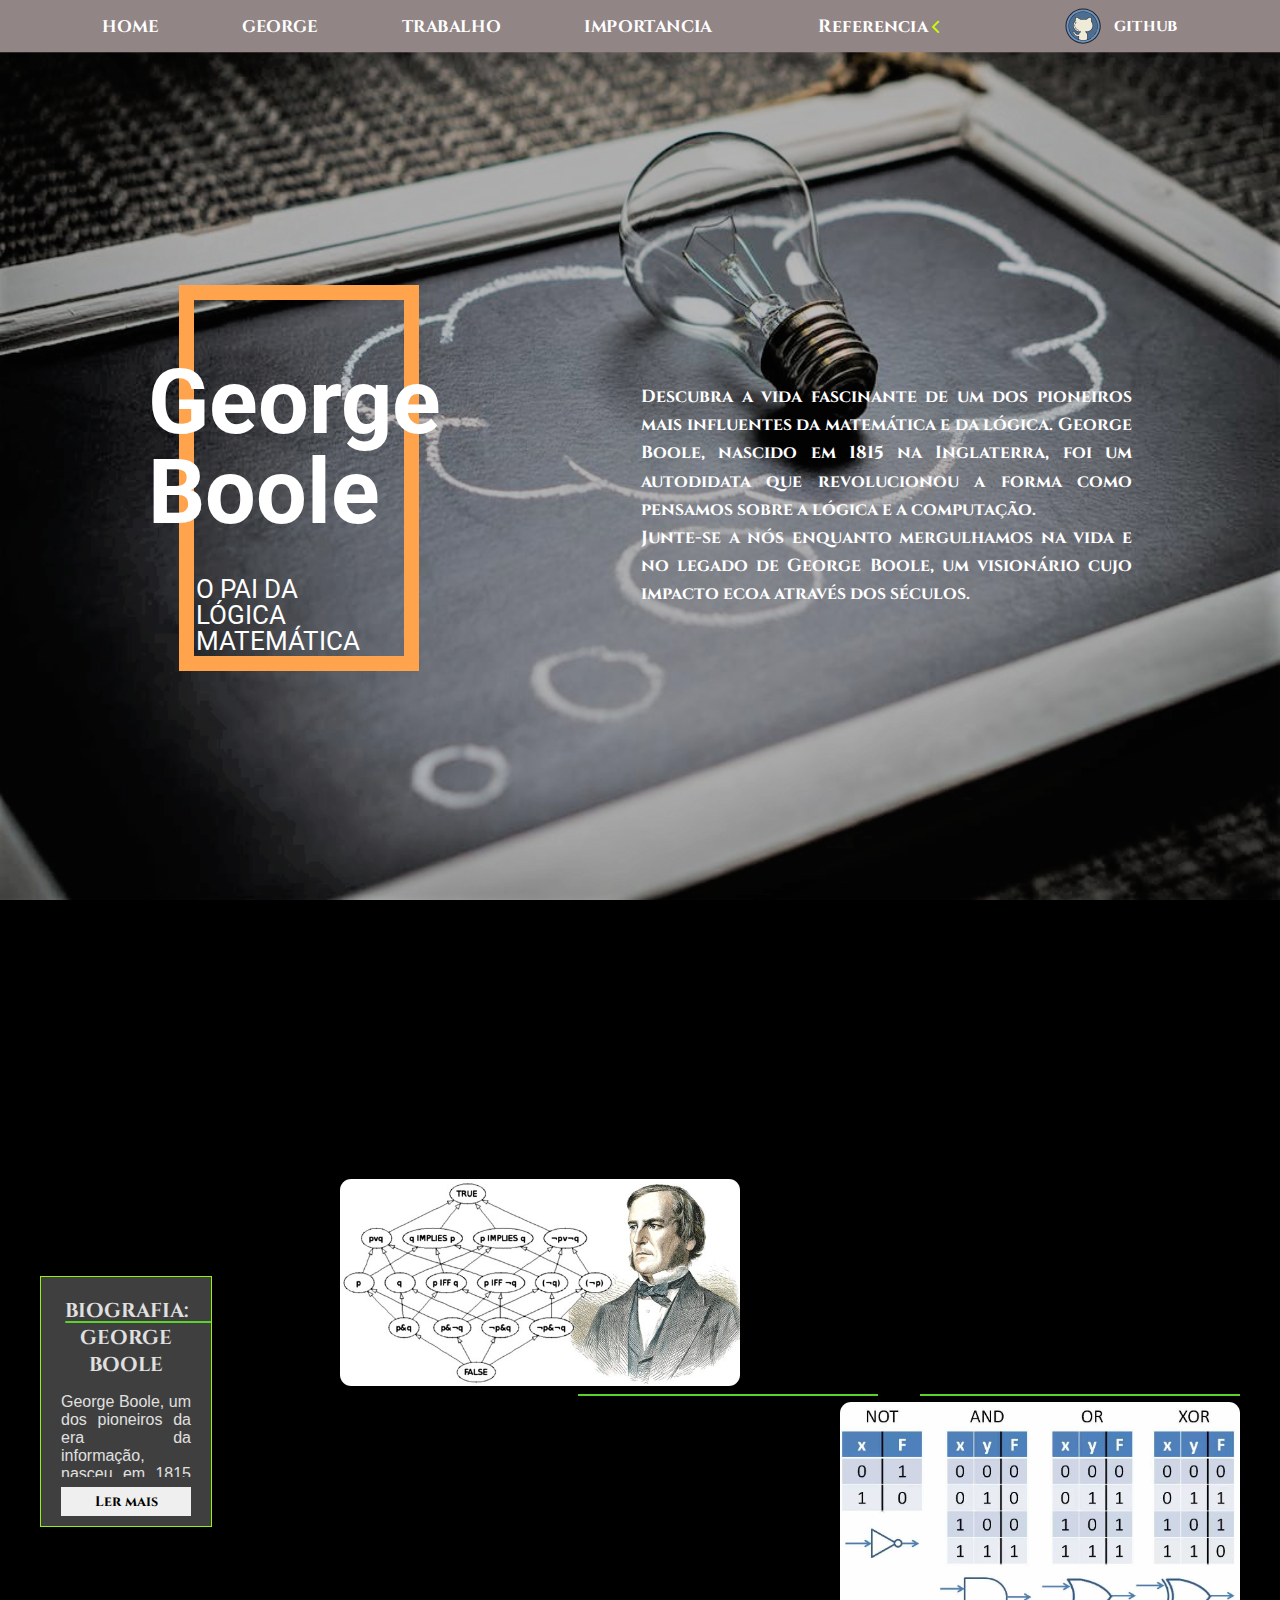
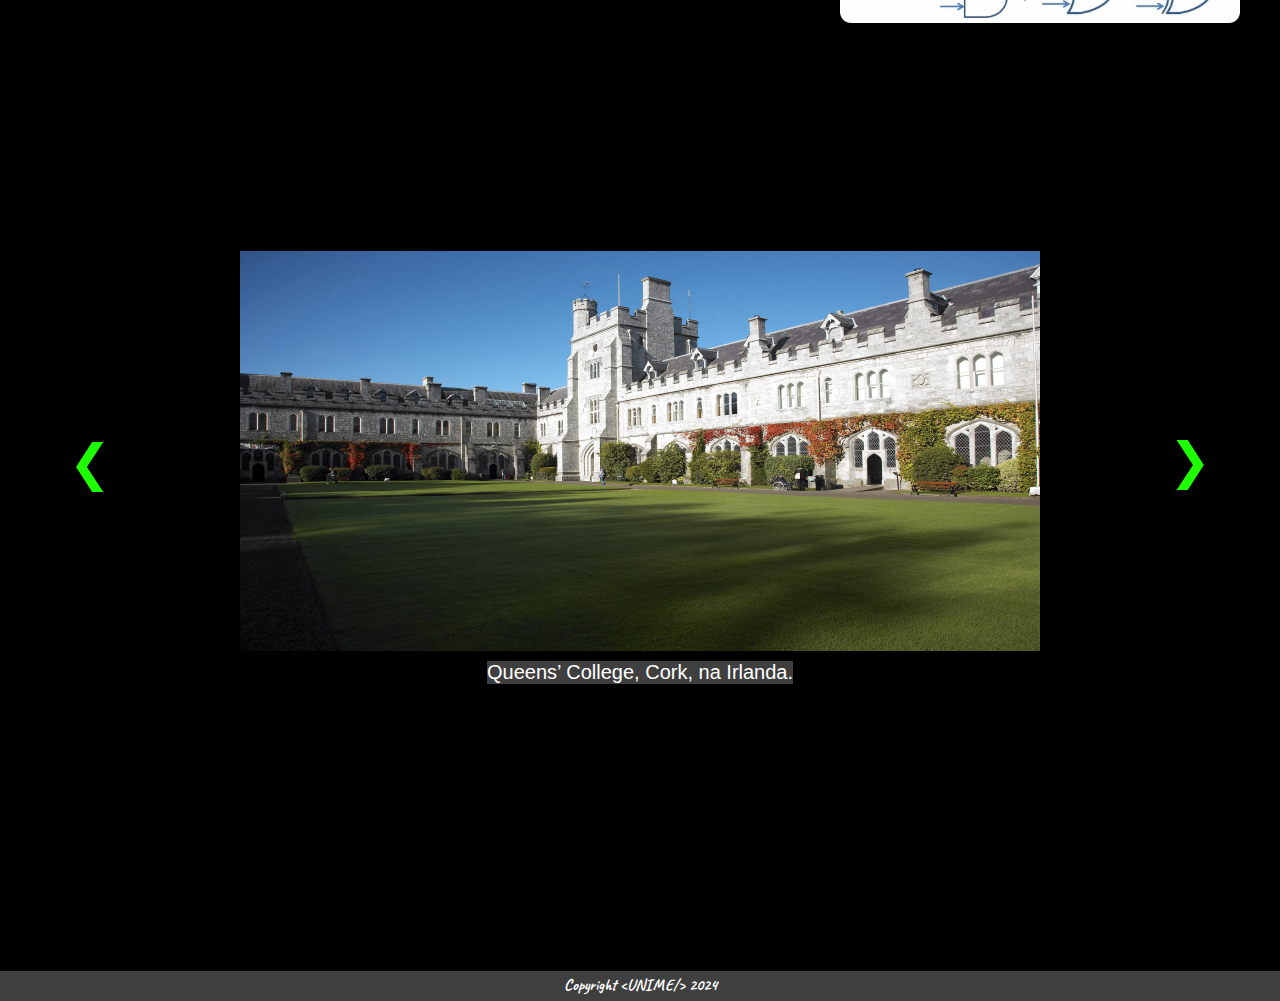
==== commit 4a59cfab: "att 3" ====
--- a/page-content-html/page-george.html
+++ b/page-content-html/page-george.html
@@ -30,7 +30,7 @@
     <div id="container">
 
         <header>
-            <nav>
+            <nav class="navegacao">
                 <ul class="menu">
                     <li><a href="../index.html" target="_self">home</a></li>
                     <li><a href="page-george.html" target="_self">george</a></li>
@@ -42,7 +42,7 @@
                             </button>
                             <div class="reference-content">
                                 <a href="https://pt.wikipedia.org/wiki/George_Boole" target="_blank"
-                                    rel="external">https://pt.wikipedia.org/wiki/George_Boole</a>
+                                    rel="external">https://pt.wikipedia.org/wiki/George_Boole</a> 
                                 <a href="https://www.ebiografia.com/george_boole/" target="_blank"
                                     rel="external">https://www.ebiografia.com/george_boole/</a>
                                 <a href="https://brasilescola.uol.com.br/biografia/george-boole.htm" target="_blank"
--- a/css/page-george.css
+++ b/css/page-george.css
@@ -327,4 +327,4 @@
     justify-content: center;
     font-family: "Caveat", sans-serif;
     font-weight: 700
-}+}
--- a/css/menu-style.css
+++ b/css/menu-style.css
@@ -104,6 +104,18 @@
     transition: .2s;
 }
 
+.reference i {
+    color: #c8ff00;
+}
+
 .rotate {
+    padding-top: 5px;
     transform: rotate(-90deg);
-}+}
+
+@media screen and (max-width: 500px) {
+    .navegacao {
+        color: #000;
+        display: none;
+     }
+ }